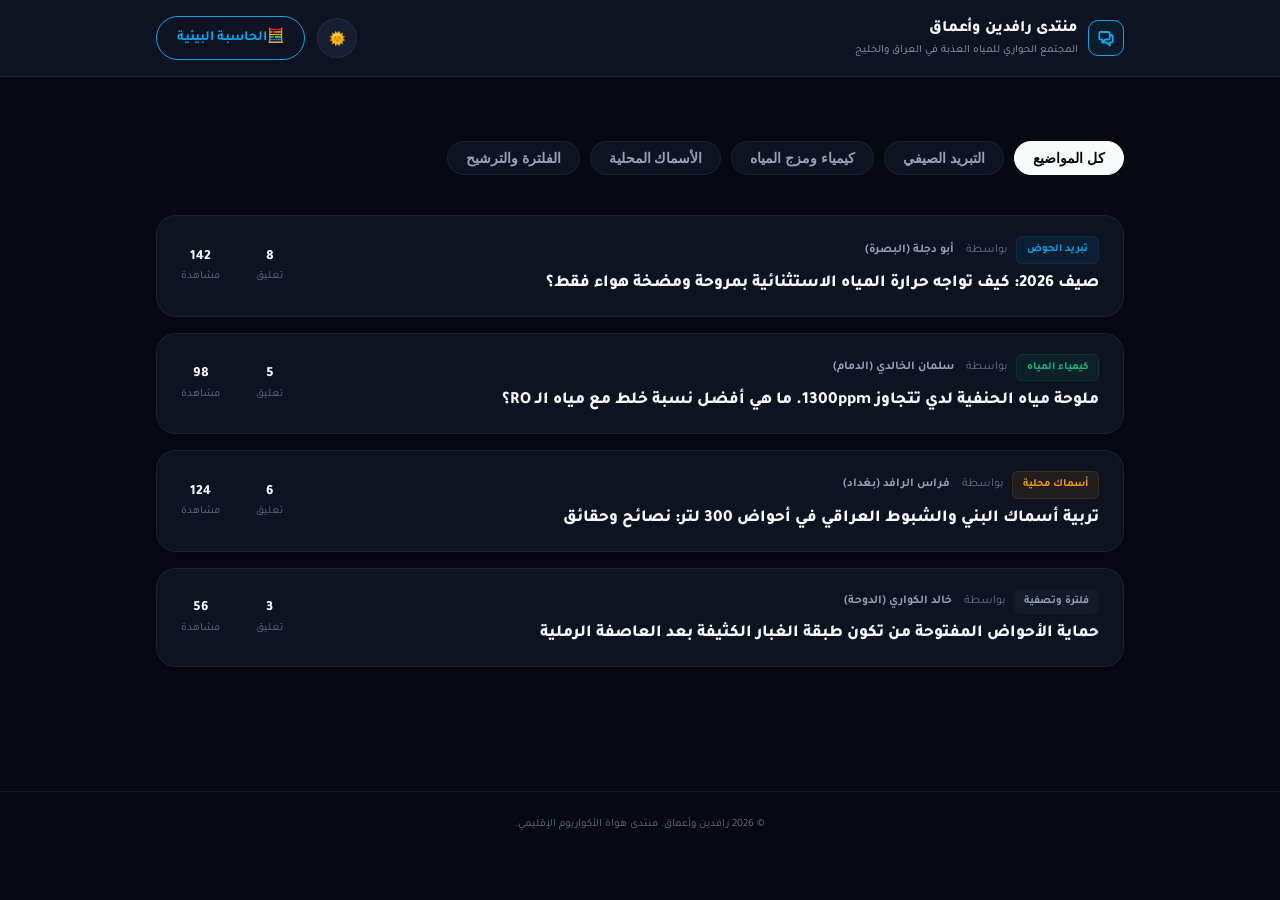
==== index.html @ f447de95 "Add files via upload" ====
<!DOCTYPE html>
<html lang="ar" dir="rtl">
<head>
    <meta charset="UTF-8">
    <meta name="viewport" content="width=device-width, initial-scale=1.0">
    <title>منتدى رافدين وأعماق | دليل الأكواريوم العربي للمياه العذبة</title>
    <meta name="description" content="منتدى حواري مهني متخصص في تربية أسماك المياه العذبة بالوطن العربي والخليج. نقاشات حول كيمياء المياه، التبريد الصيفي، والأنواع النهرية المحلية.">
    
    <!-- Google Fonts: Tajawal & Inter -->
    <link rel="preconnect" href="https://fonts.googleapis.com">
    <link rel="preconnect" href="https://fonts.gstatic.com" crossorigin>
    <link href="https://fonts.googleapis.com/css2?family=Inter:wght@400;600;700&family=Tajawal:wght@300;400;500;700;800;900&display=swap" rel="stylesheet">
    
    <!-- Stylesheet -->
    <link rel="stylesheet" href="style.css">
</head>
<body>

    <!-- Forum Navigation Header -->
    <header class="main-header">
        <div class="header-container">
            <div class="logo-section">
                <a href="index.html" style="text-decoration: none; color: inherit; display: flex; align-items: center; gap: 10px;">
                    <div class="logo-icon">
                        <svg style="width: 18px; height: 18px;" fill="none" stroke="currentColor" viewBox="0 0 24 24">
                            <path stroke-linecap="round" stroke-linejoin="round" stroke-width="2.5" d="M17 8h2a2 2 0 012 2v6a2 2 0 01-2 2h-2v4l-4-4H9a1.994 1.994 0 01-1.414-.586m0 0L11 14h4a2 2 0 002-2V6a2 2 0 00-2-2H5a2 2 0 00-2 2v6a2 2 0 002 2h2v4l.586-.586z"></path>
                        </svg>
                    </div>
                    <div class="logo-text">
                        <h1>منتدى رافدين وأعماق</h1>
                        <p>المجتمع الحواري للمياه العذبة في العراق والخليج</p>
                    </div>
                </a>
            </div>
            
            <div style="display: flex; align-items: center; gap: 12px;">
                <!-- Theme Toggle Button -->
                <button id="theme-btn" class="theme-toggle" onclick="toggleTheme()" aria-label="تبديل المظهر">
                    🌙
                </button>
                
                <a href="extensions/calculator/calculator.html" class="btn-primary" style="text-decoration: none;">
                    🧮 <span class="nav-btn-text">الحاسبة البيئية</span>
                </a>
            </div>
        </div>
    </header>

    <!-- Main Grid -->
    <main class="app-container">
        
        <!-- Forum Feed -->
        <section style="display: flex; flex-direction: column;">
            
            <!-- Category Filter Bar -->
            <div class="forum-categories">
                <button class="category-pill active" onclick="filterCategory('all')">كل المواضيع</button>
                <button class="category-pill" onclick="filterCategory('cooling')">التبريد الصيفي</button>
                <button class="category-pill" onclick="filterCategory('water')">كيمياء ومزج المياه</button>
                <button class="category-pill" onclick="filterCategory('species')">الأسماك المحلية</button>
                <button class="category-pill" onclick="filterCategory('filtration')">الفلترة والترشيح</button>
            </div>

            <!-- Threads List -->
            <div class="threads-container" id="threads-list">
                
                <!-- Thread 1 -->
                <a href="article.html?id=1" class="thread-row" data-category="cooling">
                    <div class="thread-content">
                        <div class="thread-header">
                            <span class="thread-tag tag-cooling">تبريد الحوض</span>
                            <span class="thread-meta">بواسطة <strong class="thread-author">أبو دجلة (البصرة)</strong></span>
                        </div>
                        <h3 class="thread-title">صيف 2026: كيف تواجه حرارة المياه الاستثنائية بمروحة ومضخة هواء فقط؟</h3>
                    </div>
                    <div class="thread-stats">
                        <div class="stat-item" style="margin-left: 16px;">
                            <span class="stat-value" id="replies-count-1">0</span>
                            <span class="stat-label">تعليق</span>
                        </div>
                        <div class="stat-item">
                            <span class="stat-value" id="views-count-1">0</span>
                            <span class="stat-label">مشاهدة</span>
                        </div>
                    </div>
                </a>

                <!-- Thread 2 -->
                <a href="article.html?id=2" class="thread-row" data-category="water">
                    <div class="thread-content">
                        <div class="thread-header">
                            <span class="thread-tag tag-water">كيمياء المياه</span>
                            <span class="thread-meta">بواسطة <strong class="thread-author">سلمان الخالدي (الدمام)</strong></span>
                        </div>
                        <h3 class="thread-title">ملوحة مياه الحنفية لدي تتجاوز 1300ppm. ما هي أفضل نسبة خلط مع مياه الـ RO؟</h3>
                    </div>
                    <div class="thread-stats">
                        <div class="stat-item" style="margin-left: 16px;">
                            <span class="stat-value" id="replies-count-2">0</span>
                            <span class="stat-label">تعليق</span>
                        </div>
                        <div class="stat-item">
                            <span class="stat-value" id="views-count-2">0</span>
                            <span class="stat-label">مشاهدة</span>
                        </div>
                    </div>
                </a>

                <!-- Thread 3 -->
                <a href="article.html?id=3" class="thread-row" data-category="species">
                    <div class="thread-content">
                        <div class="thread-header">
                            <span class="thread-tag tag-species">أسماك محلية</span>
                            <span class="thread-meta">بواسطة <strong class="thread-author">فراس الرافد (بغداد)</strong></span>
                        </div>
                        <h3 class="thread-title">تربية أسماك البني والشبوط العراقي في أحواض 300 لتر: نصائح وحقائق</h3>
                    </div>
                    <div class="thread-stats">
                        <div class="stat-item" style="margin-left: 16px;">
                            <span class="stat-value" id="replies-count-3">0</span>
                            <span class="stat-label">تعليق</span>
                        </div>
                        <div class="stat-item">
                            <span class="stat-value" id="views-count-3">0</span>
                            <span class="stat-label">مشاهدة</span>
                        </div>
                    </div>
                </a>

                <!-- Thread 4 -->
                <a href="article.html?id=4" class="thread-row" data-category="filtration">
                    <div class="thread-content">
                        <div class="thread-header">
                            <span class="thread-tag">فلترة وتصفية</span>
                            <span class="thread-meta">بواسطة <strong class="thread-author">خالد الكواري (الدوحة)</strong></span>
                        </div>
                        <h3 class="thread-title">حماية الأحواض المفتوحة من تكون طبقة الغبار الكثيفة بعد العاصفة الرملية</h3>
                    </div>
                    <div class="thread-stats">
                        <div class="stat-item" style="margin-left: 16px;">
                            <span class="stat-value" id="replies-count-4">0</span>
                            <span class="stat-label">تعليق</span>
                        </div>
                        <div class="stat-item">
                            <span class="stat-value" id="views-count-4">0</span>
                            <span class="stat-label">مشاهدة</span>
                        </div>
                    </div>
                </a>

            </div>
        </section>

    </main>

    <!-- Footer -->
    <footer style="padding: 24px; border-top: 1px solid var(--border-color); text-align: center; color: var(--text-muted); font-size: 11px; font-family: var(--font-arabic); margin-top: 60px;">
        <p>© 2026 رافدين وأعماق. منتدى هواة الأكواريوم الإقليمي.</p>
    </footer>

    <!-- JS Logic for Theme & Dynamic Content -->
    <script>
        // Theme Management
        function applySavedTheme() {
            const savedTheme = localStorage.getItem('theme') || 'dark';
            document.documentElement.setAttribute('data-theme', savedTheme);
            document.getElementById('theme-btn').innerText = savedTheme === 'light' ? '🌙' : '🌞';
        }

        function toggleTheme() {
            const currentTheme = document.documentElement.getAttribute('data-theme') || 'dark';
            const newTheme = currentTheme === 'dark' ? 'light' : 'dark';
            localStorage.setItem('theme', newTheme);
            document.documentElement.setAttribute('data-theme', newTheme);
            document.getElementById('theme-btn').innerText = newTheme === 'light' ? '🌙' : '🌞';
        }

        // Category Filter
        function filterCategory(category) {
            document.querySelectorAll('.category-pill').forEach(btn => btn.classList.remove('active'));
            event.target.classList.add('active');

            document.querySelectorAll('.thread-row').forEach(row => {
                if (category === 'all' || row.getAttribute('data-category') === category) {
                    row.style.display = 'flex';
                } else {
                    row.style.display = 'none';
                }
            });
        }

        // Initialize and load real data from localStorage
        function loadStatsData() {
            const baseData = {
                1: { defaultViews: 142, defaultReplies: 8 },
                2: { defaultViews: 98, defaultReplies: 5 },
                3: { defaultViews: 124, defaultReplies: 6 },
                4: { defaultViews: 56, defaultReplies: 3 }
            };

            for (let id in baseData) {
                // Load or initialize views
                let views = localStorage.getItem(`views_article_${id}`);
                if (views === null) {
                    views = baseData[id].defaultViews;
                    localStorage.setItem(`views_article_${id}`, views);
                }
                document.getElementById(`views-count-${id}`).innerText = views;

                // Load or initialize replies
                let repliesKey = `replies_article_${id}`;
                let replies = localStorage.getItem(repliesKey);
                let count = baseData[id].defaultReplies;
                if (replies !== null) {
                    try {
                        const parsed = JSON.parse(replies);
                        count = baseData[id].defaultReplies + parsed.length;
                    } catch (e) {}
                }
                document.getElementById(`replies-count-${id}`).innerText = count;
            }
        }

        // On Load
        window.addEventListener('DOMContentLoaded', () => {
            applySavedTheme();
            loadStatsData();
        });
    </script>
</body>
</html>
---- style.css ----
/* Minimalist Swiss Style Design System - Theme Reactivity */
:root {
    /* Dark Theme (Default) */
    --bg-primary: #060911;
    --bg-card: #0d1321;
    --bg-input: #161e31;
    --border-color: rgba(255, 255, 255, 0.06);
    --border-color-hover: rgba(14, 165, 233, 0.3);
    
    --text-primary: #f8fafc;
    --text-secondary: #94a3b8;
    --text-muted: #627288;
    
    --color-primary: #0ea5e9;
    --color-success: #10b981;
    --color-warning: #f59e0b;
    --color-accent: #f97316;
    
    --font-arabic: 'Tajawal', 'Inter', sans-serif;
    --transition-fast: all 0.2s cubic-bezier(0.4, 0, 0.2, 1);
}

/* Light Theme Variables */
[data-theme="light"] {
    --bg-primary: #f8fafc;
    --bg-card: #ffffff;
    --bg-input: #f1f5f9;
    --border-color: #e2e8f0;
    --border-color-hover: rgba(14, 165, 233, 0.5);
    
    --text-primary: #0f172a;
    --text-secondary: #475569;
    --text-muted: #8e9cb2;
}

/* Reset and Base */
* {
    margin: 0;
    padding: 0;
    box-sizing: border-box;
}

body {
    background-color: var(--bg-primary);
    color: var(--text-primary);
    font-family: var(--font-arabic);
    line-height: 1.6;
    -webkit-font-smoothing: antialiased;
    transition: background-color 0.3s ease, color 0.3s ease;
}

/* Custom Scrollbar */
::-webkit-scrollbar {
    width: 6px;
    height: 6px;
}
::-webkit-scrollbar-track {
    background: var(--bg-primary);
}
::-webkit-scrollbar-thumb {
    background: rgba(128, 128, 128, 0.2);
    border-radius: 3px;
}
::-webkit-scrollbar-thumb:hover {
    background: var(--color-primary);
}

/* Main Container Grid */
.app-container {
    max-width: 1000px;
    margin: 0 auto;
    padding: 64px 16px;
}

/* Navigation Header */
.main-header {
    border-bottom: 1px solid var(--border-color);
    background: var(--bg-card);
    position: sticky;
    top: 0;
    z-index: 100;
    transition: background-color 0.3s ease, border-color 0.3s ease;
}

.header-container {
    max-width: 1000px;
    margin: 0 auto;
    padding: 16px;
    display: flex;
    justify-content: space-between;
    align-items: center;
}

.logo-section {
    display: flex;
    align-items: center;
    gap: 10px;
}

.logo-icon {
    width: 36px;
    height: 36px;
    border: 1px solid var(--color-primary);
    color: var(--color-primary);
    border-radius: 10px;
    display: flex;
    align-items: center;
    justify-content: center;
    background: rgba(14, 165, 233, 0.05);
    flex-shrink: 0; /* Protect logo from squishing */
}

.logo-text h1 {
    font-size: 16px;
    font-weight: 800;
    letter-spacing: -0.01em;
}

.logo-text p {
    font-size: 11px;
    color: var(--text-secondary);
}

/* Theme Toggle Button */
.theme-toggle {
    background: var(--bg-input);
    border: 1px solid var(--border-color);
    color: var(--text-secondary);
    width: 40px;
    height: 40px;
    border-radius: 50%;
    cursor: pointer;
    display: flex;
    align-items: center;
    justify-content: center;
    transition: var(--transition-fast);
    flex-shrink: 0; /* Protect theme button from squishing */
}

.theme-toggle:hover {
    border-color: var(--text-primary);
    color: var(--text-primary);
    background: var(--bg-card);
}

/* Buttons */
.btn-primary {
    background: transparent;
    border: 1px solid var(--color-primary);
    color: var(--color-primary);
    font-weight: 700;
    padding: 10px 20px;
    border-radius: 9999px;
    cursor: pointer;
    font-family: var(--font-arabic);
    font-size: 14px;
    transition: var(--transition-fast);
    text-decoration: none;
    display: inline-flex;
    align-items: center;
    justify-content: center;
    flex-shrink: 0;
}

.btn-primary:hover {
    background: var(--color-primary);
    color: #ffffff;
    box-shadow: 0 4px 12px rgba(14, 165, 233, 0.20);
}

.btn-secondary {
    background: var(--bg-input);
    border: 1px solid var(--border-color);
    color: var(--text-secondary);
    font-weight: 600;
    padding: 10px 20px;
    border-radius: 9999px;
    cursor: pointer;
    font-family: var(--font-arabic);
    font-size: 14px;
    transition: var(--transition-fast);
    text-decoration: none;
    display: inline-flex;
    align-items: center;
    justify-content: center;
    flex-shrink: 0;
}

.btn-secondary:hover {
    border-color: var(--text-primary);
    color: var(--text-primary);
    background: var(--bg-card);
}

/* Forum Category Navigation Tabs */
.forum-categories {
    display: flex;
    flex-wrap: wrap;
    gap: 10px;
    margin-bottom: 32px;
    padding-bottom: 8px;
}

.category-pill {
    background: var(--bg-card);
    border: 1px solid var(--border-color);
    color: var(--text-secondary);
    padding: 8px 18px;
    border-radius: 9999px; /* Capsule pill shape */
    font-size: 14px;
    font-weight: 700;
    cursor: pointer;
    transition: var(--transition-fast);
}

.category-pill:hover {
    border-color: var(--text-primary);
    color: var(--text-primary);
}

.category-pill.active {
    background: var(--text-primary);
    border-color: var(--text-primary);
    color: var(--bg-primary);
}

/* Forum Threads Section */
.threads-container {
    display: flex;
    flex-direction: column;
    gap: 16px; /* Floating items spacing */
    background: transparent;
    border: none;
}

.thread-row {
    background: var(--bg-card);
    border: 1px solid var(--border-color);
    border-radius: 20px; /* Highly rounded cards */
    padding: 20px 24px;
    display: flex;
    justify-content: space-between;
    align-items: center;
    transition: var(--transition-fast);
    cursor: pointer;
    text-decoration: none;
    color: inherit;
    box-shadow: 0 4px 12px rgba(0, 0, 0, 0.01);
}

.thread-row:hover {
    transform: translateY(-2px);
    border-color: var(--border-color-hover);
    box-shadow: 0 8px 24px rgba(0, 0, 0, 0.04);
}

.thread-content {
    display: flex;
    flex-direction: column;
    gap: 8px;
    flex-grow: 1;
    padding-left: 16px;
}

.thread-header {
    display: flex;
    align-items: center;
    gap: 8px;
}

.thread-tag {
    font-size: 11px;
    font-weight: 700;
    padding: 4px 10px;
    border-radius: 6px;
    background: rgba(128, 128, 128, 0.06);
    color: var(--text-secondary);
}

.thread-tag.tag-cooling {
    background: rgba(14, 165, 233, 0.08);
    color: var(--color-primary);
    border: 1px solid rgba(14, 165, 233, 0.12);
}

.thread-tag.tag-water {
    background: rgba(16, 185, 129, 0.08);
    color: var(--color-success);
    border: 1px solid rgba(16, 185, 129, 0.12);
}

.thread-tag.tag-species {
    background: rgba(245, 158, 11, 0.08);
    color: var(--color-warning);
    border: 1px solid rgba(245, 158, 11, 0.12);
}

.thread-title {
    font-size: 17px;
    font-weight: 800;
    color: var(--text-primary);
    line-height: 1.4;
}

.thread-meta {
    display: flex;
    align-items: center;
    gap: 12px;
    font-size: 12px;
    color: var(--text-muted);
}

.thread-author {
    color: var(--text-secondary);
    font-weight: 700;
}

/* Discussion stats (Replies/Views - Dynamic) */
.thread-stats {
    display: flex;
    gap: 20px;
    font-size: 13px;
    color: var(--text-secondary);
    text-align: center;
    flex-shrink: 0;
}

.stat-item {
    display: flex;
    flex-direction: column;
}

.stat-value {
    font-weight: 800;
    font-size: 14px;
    color: var(--text-primary);
}

.stat-label {
    font-size: 11px;
    color: var(--text-muted);
}

/* Mobile responsive style overrides */
@media (max-width: 640px) {
    .thread-row {
        flex-direction: column;
        align-items: flex-start;
        gap: 16px;
        padding: 16px 20px;
    }
    .thread-stats {
        width: 100%;
        justify-content: flex-start;
        border-top: 1px solid var(--border-color);
        padding-top: 12px;
        gap: 32px;
    }
    .header-container {
        padding: 12px 16px;
    }
    .logo-text p {
        display: none; /* Hide subtitle on tiny screens */
    }
    .nav-btn-text {
        display: none; /* Hide text on navigation buttons to save space */
    }
}

/* Article Page Layout */
.article-container {
    background: var(--bg-card);
    border: 1px solid var(--border-color);
    border-radius: 24px;
    padding: 36px 32px;
    margin-bottom: 24px;
    box-shadow: 0 6px 20px rgba(0, 0, 0, 0.02);
}

.article-header {
    border-bottom: 1px solid var(--border-color);
    padding-bottom: 20px;
    margin-bottom: 24px;
}

.article-title-text {
    font-size: 24px;
    font-weight: 900;
    line-height: 1.4;
    color: var(--text-primary);
    margin-top: 8px;
    margin-bottom: 12px;
}

.article-body {
    font-size: 15px;
    color: var(--text-secondary);
    line-height: 1.8;
}

.article-body p {
    margin-bottom: 16px;
}

.article-body ul, .article-body ol {
    margin-bottom: 16px;
    padding-right: 20px;
}

.article-body li {
    margin-bottom: 8px;
}

/* Support Me Card */
.support-card {
    background: rgba(249, 115, 22, 0.04);
    border: 1px solid rgba(249, 115, 22, 0.12);
    border-radius: 18px;
    padding: 24px;
    margin-top: 32px;
}

.support-title {
    font-weight: 800;
    color: var(--color-accent);
    font-size: 15px;
    margin-bottom: 6px;
}

.support-text {
    font-size: 12px;
    color: var(--text-secondary);
    line-height: 1.6;
    margin-bottom: 12px;
}

/* Comments Section - Fully Functional */
.comments-section {
    margin-top: 40px;
}

.comments-heading {
    font-size: 16px;
    font-weight: 800;
    margin-bottom: 16px;
    border-bottom: 1px solid var(--border-color);
    padding-bottom: 8px;
}

.comment-box {
    display: flex;
    flex-direction: column;
    gap: 12px;
    border: 1px solid var(--border-color);
    border-radius: 20px;
    background: var(--bg-card);
    padding: 20px;
    margin-bottom: 24px;
}

.comment-textarea {
    width: 100%;
    min-height: 80px;
    background: var(--bg-input);
    border: 1px solid var(--border-color);
    border-radius: 12px;
    padding: 12px 16px;
    color: var(--text-primary);
    font-family: var(--font-arabic);
    font-size: 13px;
    resize: vertical;
}

.comment-textarea:focus {
    outline: none;
    border-color: var(--color-primary);
}

.comment-list {
    display: flex;
    flex-direction: column;
    gap: 16px;
}

.comment-item {
    border: 1px solid var(--border-color);
    border-radius: 20px;
    background: var(--bg-card);
    padding: 20px 24px;
}

.comment-meta {
    font-size: 11px;
    color: var(--text-muted);
    margin-bottom: 6px;
    display: flex;
    justify-content: space-between;
}

.comment-author {
    color: var(--text-secondary);
    font-weight: 700;
}

.comment-body {
    font-size: 13px;
    color: var(--text-primary);
}

/* Link back style */
.back-link {
    display: inline-flex;
    align-items: center;
    gap: 6px;
    color: var(--text-secondary);
    text-decoration: none;
    font-size: 13px;
    font-weight: 700;
    margin-bottom: 16px;
    transition: var(--transition-fast);
}

.back-link:hover {
    color: var(--color-primary);
}

/* Accessibility settings */
@media (prefers-reduced-motion: reduce) {
    * {
        animation: none !important;
        transition: none !important;
    }
}
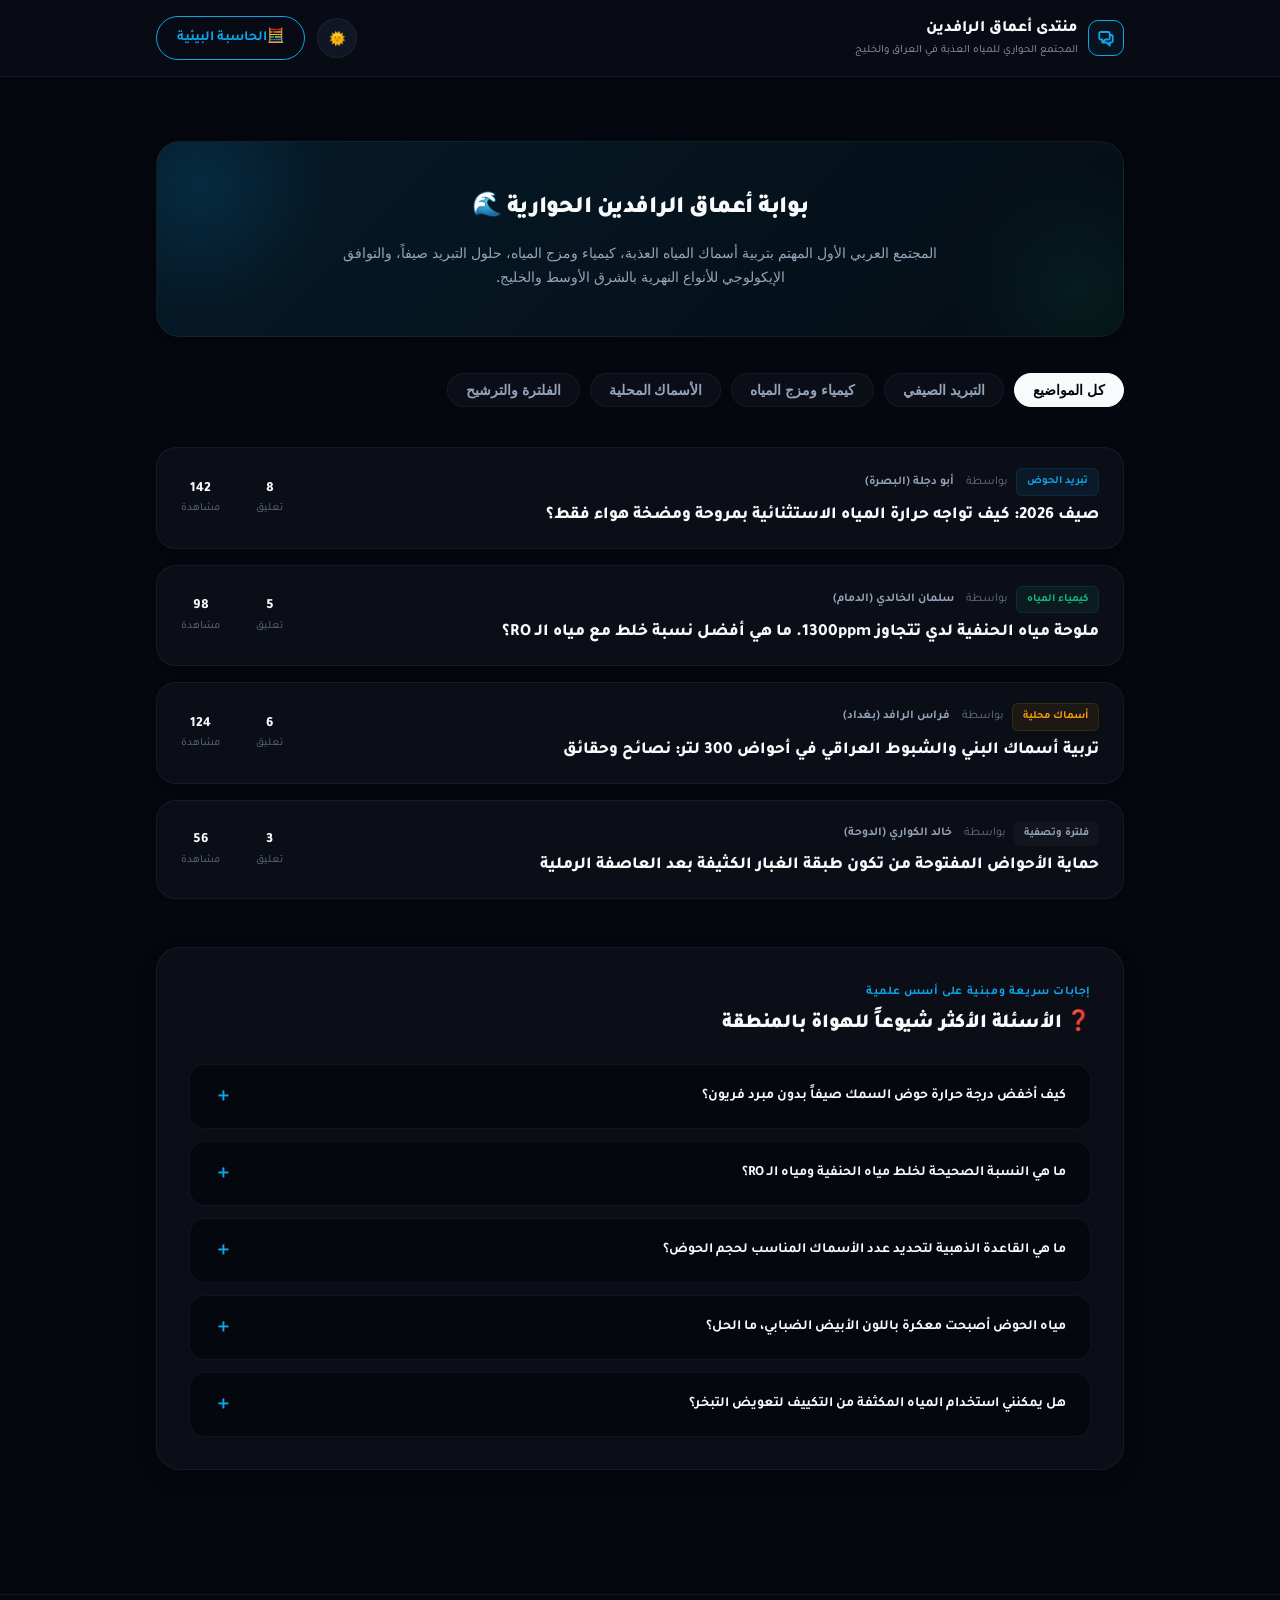
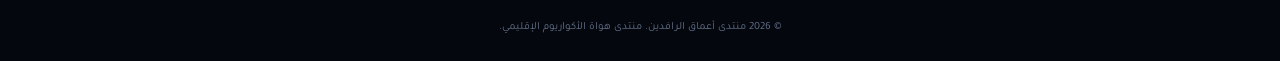
==== commit 35432a44: "Add files via upload" ====
--- a/index.html
+++ b/index.html
@@ -3,7 +3,7 @@
 <head>
     <meta charset="UTF-8">
     <meta name="viewport" content="width=device-width, initial-scale=1.0">
-    <title>منتدى رافدين وأعماق | دليل الأكواريوم العربي للمياه العذبة</title>
+    <title>منتدى أعماق الرافدين | دليل الأكواريوم العربي للمياه العذبة</title>
     <meta name="description" content="منتدى حواري مهني متخصص في تربية أسماك المياه العذبة بالوطن العربي والخليج. نقاشات حول كيمياء المياه، التبريد الصيفي، والأنواع النهرية المحلية.">
     
     <!-- Google Fonts: Tajawal & Inter -->
@@ -27,7 +27,7 @@
                         </svg>
                     </div>
                     <div class="logo-text">
-                        <h1>منتدى رافدين وأعماق</h1>
+                        <h1>منتدى أعماق الرافدين</h1>
                         <p>المجتمع الحواري للمياه العذبة في العراق والخليج</p>
                     </div>
                 </a>
@@ -39,7 +39,7 @@
                     🌙
                 </button>
                 
-                <a href="extensions/calculator/calculator.html" class="btn-primary" style="text-decoration: none;">
+                <a href="calculator.html" class="btn-primary" style="text-decoration: none;">
                     🧮 <span class="nav-btn-text">الحاسبة البيئية</span>
                 </a>
             </div>
@@ -48,6 +48,16 @@
 
     <!-- Main Grid -->
     <main class="app-container">
+        
+        <!-- Forum Hero Header -->
+        <section class="forum-hero">
+            <div class="hero-glow-1"></div>
+            <div class="hero-glow-2"></div>
+            <h2 class="hero-title">بوابة أعماق الرافدين الحوارية 🌊</h2>
+            <p class="hero-desc">
+                المجتمع العربي الأول المهتم بتربية أسماك المياه العذبة، كيمياء ومزج المياه، حلول التبريد صيفاً، والتوافق الإيكولوجي للأنواع النهرية بالشرق الأوسط والخليج.
+            </p>
+        </section>
         
         <!-- Forum Feed -->
         <section style="display: flex; flex-direction: column;">
@@ -151,11 +161,82 @@
             </div>
         </section>
 
+        <!-- FAQ Section -->
+        <section class="faq-section">
+            <div class="faq-header">
+                <span class="faq-subtitle">إجابات سريعة ومبنية على أسس علمية</span>
+                <h2 class="faq-title">❓ الأسئلة الأكثر شيوعاً للهواة بالمنطقة</h2>
+            </div>
+            
+            <div class="faq-accordion">
+                <!-- Item 1 -->
+                <div class="faq-item">
+                    <button class="faq-question" onclick="toggleFaq(this)">
+                        <span>كيف أخفض درجة حرارة حوض السمك صيفاً بدون مبرد فريون؟</span>
+                        <span class="faq-icon">＋</span>
+                    </button>
+                    <div class="faq-answer">
+                        <p>الحل العملي يعتمد على **التبريد التبخيري**: 
+                        1. وجه مروحة تبريد صغيرة (12 فولت) بزاوية 45 درجة نحو سطح المياه المتموج.
+                        2. شغل مضخات هواء قوية لتعويض الأكسجين الذائب الذي يقل بفعل الحرارة.
+                        3. **مهم جداً:** عوض مياه التبخر اليومية بماء RO نكي فقط؛ تعويضها بماء الحنفية سيتسبب في تراكم الأملاح وارتفاع الملوحة (TDS) لمستويات خطيرة.</p>
+                    </div>
+                </div>
+                
+                <!-- Item 2 -->
+                <div class="faq-item">
+                    <button class="faq-question" onclick="toggleFaq(this)">
+                        <span>ما هي النسبة الصحيحة لخلط مياه الحنفية ومياه الـ RO؟</span>
+                        <span class="faq-icon">＋</span>
+                    </button>
+                    <div class="faq-answer">
+                        <p>النسبة تعتمد على ملوحة الصنبور لديك. لهواة المياه العذبة، الملوحة المستهدفة المثالية هي **150-300 ppm**. 
+                        إذا كانت ملوحة مياه الحنفية 1200 ppm وملوحة ماء الـ RO هي 15 ppm، فإن الخلط بنسبة **75% مياه RO و 25% مياه صنبور** سيعطيك ملوحة تقارب 310 ppm وهي ممتازة وصالحة لأغلب الأسماك والنباتات.</p>
+                    </div>
+                </div>
+
+                <!-- Item 3 -->
+                <div class="faq-item">
+                    <button class="faq-question" onclick="toggleFaq(this)">
+                        <span>ما هي القاعدة الذهبية لتحديد عدد الأسماك المناسب لحجم الحوض؟</span>
+                        <span class="faq-icon">＋</span>
+                    </button>
+                    <div class="faq-answer">
+                        <p>القاعدة الأساسية هي **(1 سم سمكة لكل 1 لتر ماء)** عند البلوغ للأسماك الصغيرة والهادئة. 
+                        ولكن للأسماك الكبيرة، الشرهة للأكل أو سريعة الحركة (مثل الشبوط والبني والأوسكار)، يجب تقليص العدد بنسبة **40% على الأقل** لتأمين مساحات سباحة ولتفادت تحميل الفلتر بفضلات عضوية تفوق قدرته على التفكيك.</p>
+                    </div>
+                </div>
+
+                <!-- Item 4 -->
+                <div class="faq-item">
+                    <button class="faq-question" onclick="toggleFaq(this)">
+                        <span>مياه الحوض أصبحت معكرة باللون الأبيض الضبابي، ما الحل؟</span>
+                        <span class="faq-icon">＋</span>
+                    </button>
+                    <div class="faq-answer">
+                        <p>هذا يسمى **الانفجار البكتيري (Bacterial Bloom)** ويحدث عادة في الأحواض الجديدة التي لم تكتمل دورتها النيتروجينية بعد، أو عند تنظيف الفلتر بشكل خاطئ بالكلور. 
+                        **الحل:** لا تقم بتبديل المياه بكثرة لأن ذلك يزيد المشكلة سوءاً. قلل التغذية للحد الأدنى، وزد تدفق الأكسجين، ودع البكتيريا النافعة تستقر في الفلتر، وستصفى المياه تلقائياً في غضون 3 إلى 5 أيام.</p>
+                    </div>
+                </div>
+
+                <!-- Item 5 -->
+                <div class="faq-item">
+                    <button class="faq-question" onclick="toggleFaq(this)">
+                        <span>هل يمكنني استخدام المياه المكثفة من التكييف لتعويض التبخر؟</span>
+                        <span class="faq-icon">＋</span>
+                    </button>
+                    <div class="faq-answer">
+                        <p>**لا يجوز إطلاقاً!** بالرغم من خلو المياه المكثفة من الأملاح، إلا أنها تمر فوق زعانف التبريد النحاسية والألومنيوم داخل جهاز التكييف فتلتقط جزيئات معادن ثقيلة سامة جداً للأسماك، بالإضافة لكونها بيئة خصبة للفطريات والغبار والبكتيريا الهوائية المسببة للأمراض.</p>
+                    </div>
+                </div>
+            </div>
+        </section>
+
     </main>
 
     <!-- Footer -->
     <footer style="padding: 24px; border-top: 1px solid var(--border-color); text-align: center; color: var(--text-muted); font-size: 11px; font-family: var(--font-arabic); margin-top: 60px;">
-        <p>© 2026 رافدين وأعماق. منتدى هواة الأكواريوم الإقليمي.</p>
+        <p>© 2026 منتدى أعماق الرافدين. منتدى هواة الأكواريوم الإقليمي.</p>
     </footer>
 
     <!-- JS Logic for Theme & Dynamic Content -->
@@ -221,6 +302,25 @@
             }
         }
 
+        // FAQ Accordion Toggle
+        function toggleFaq(btn) {
+            const item = btn.parentElement;
+            const isOpen = item.classList.contains('active');
+            
+            // Close all items
+            document.querySelectorAll('.faq-item').forEach(el => {
+                el.classList.remove('active');
+                const answer = el.querySelector('.faq-answer');
+                answer.style.maxHeight = null;
+            });
+            
+            if (!isOpen) {
+                item.classList.add('active');
+                const answer = item.querySelector('.faq-answer');
+                answer.style.maxHeight = answer.scrollHeight + "px";
+            }
+        }
+
         // On Load
         window.addEventListener('DOMContentLoaded', () => {
             applySavedTheme();
--- a/style.css
+++ b/style.css
@@ -1,11 +1,11 @@
 /* Minimalist Swiss Style Design System - Theme Reactivity */
 :root {
     /* Dark Theme (Default) */
-    --bg-primary: #060911;
-    --bg-card: #0d1321;
-    --bg-input: #161e31;
-    --border-color: rgba(255, 255, 255, 0.06);
-    --border-color-hover: rgba(14, 165, 233, 0.3);
+    --bg-primary: #05070f;
+    --bg-card: #0b0e17;
+    --bg-input: #111625;
+    --border-color: rgba(255, 255, 255, 0.05);
+    --border-color-hover: rgba(14, 165, 233, 0.25);
     
     --text-primary: #f8fafc;
     --text-secondary: #94a3b8;
@@ -17,20 +17,35 @@
     --color-accent: #f97316;
     
     --font-arabic: 'Tajawal', 'Inter', sans-serif;
-    --transition-fast: all 0.2s cubic-bezier(0.4, 0, 0.2, 1);
+    --transition-fast: all 0.25s cubic-bezier(0.4, 0, 0.2, 1);
+    
+    --shadow-sm: 0 2px 8px rgba(0, 0, 0, 0.05);
+    --shadow-md: 0 8px 24px rgba(0, 0, 0, 0.08);
+    --shadow-lg: 0 16px 36px rgba(0, 0, 0, 0.12);
+    --shadow-primary: 0 8px 24px rgba(14, 165, 233, 0.12);
+    
+    --bg-gradient-hero: linear-gradient(135deg, rgba(14, 165, 233, 0.12), rgba(16, 185, 129, 0.04));
+    --backdrop-blur: blur(12px);
 }
 
 /* Light Theme Variables */
 [data-theme="light"] {
-    --bg-primary: #f8fafc;
+    --bg-primary: #f3f5fa;
     --bg-card: #ffffff;
-    --bg-input: #f1f5f9;
-    --border-color: #e2e8f0;
-    --border-color-hover: rgba(14, 165, 233, 0.5);
+    --bg-input: #eef2f7;
+    --border-color: rgba(15, 23, 42, 0.06);
+    --border-color-hover: rgba(14, 165, 233, 0.40);
     
     --text-primary: #0f172a;
     --text-secondary: #475569;
     --text-muted: #8e9cb2;
+    
+    --shadow-sm: 0 2px 8px rgba(15, 23, 42, 0.03);
+    --shadow-md: 0 8px 24px rgba(15, 23, 42, 0.05);
+    --shadow-lg: 0 16px 36px rgba(15, 23, 42, 0.07);
+    --shadow-primary: 0 8px 24px rgba(14, 165, 233, 0.08);
+    
+    --bg-gradient-hero: linear-gradient(135deg, rgba(14, 165, 233, 0.06), rgba(16, 185, 129, 0.02));
 }
 
 /* Reset and Base */
@@ -75,12 +90,19 @@
 /* Navigation Header */
 .main-header {
     border-bottom: 1px solid var(--border-color);
-    background: var(--bg-card);
+    background: rgba(11, 14, 23, 0.75);
+    backdrop-filter: var(--backdrop-blur);
+    -webkit-backdrop-filter: var(--backdrop-blur);
     position: sticky;
     top: 0;
     z-index: 100;
-    transition: background-color 0.3s ease, border-color 0.3s ease;
-}
+    transition: var(--transition-fast);
+}
+
+[data-theme="light"] .main-header {
+    background: rgba(243, 245, 250, 0.80);
+}
+
 
 .header-container {
     max-width: 1000px;
@@ -245,13 +267,13 @@
     cursor: pointer;
     text-decoration: none;
     color: inherit;
-    box-shadow: 0 4px 12px rgba(0, 0, 0, 0.01);
+    box-shadow: var(--shadow-sm);
 }
 
 .thread-row:hover {
-    transform: translateY(-2px);
+    transform: translateY(-3px);
     border-color: var(--border-color-hover);
-    box-shadow: 0 8px 24px rgba(0, 0, 0, 0.04);
+    box-shadow: var(--shadow-md);
 }
 
 .thread-content {
@@ -374,7 +396,7 @@
     border-radius: 24px;
     padding: 36px 32px;
     margin-bottom: 24px;
-    box-shadow: 0 6px 20px rgba(0, 0, 0, 0.02);
+    box-shadow: var(--shadow-lg);
 }
 
 .article-header {
@@ -531,3 +553,177 @@
         transition: none !important;
     }
 }
+
+/* Forum Hero Banner Styles */
+.forum-hero {
+    margin-bottom: 36px;
+    padding: 48px 32px;
+    background: var(--bg-gradient-hero);
+    border: 1px solid var(--border-color);
+    border-radius: 24px;
+    text-align: center;
+    position: relative;
+    overflow: hidden;
+    box-shadow: var(--shadow-sm);
+    transition: var(--transition-fast);
+}
+
+.forum-hero:hover {
+    border-color: var(--border-color-hover);
+    box-shadow: var(--shadow-md);
+}
+
+.hero-glow-1 {
+    position: absolute;
+    width: 250px;
+    height: 250px;
+    border-radius: 50%;
+    background: radial-gradient(circle, rgba(14, 165, 233, 0.12) 0%, transparent 70%);
+    top: -80px;
+    left: -80px;
+    pointer-events: none;
+}
+
+.hero-glow-2 {
+    position: absolute;
+    width: 250px;
+    height: 250px;
+    border-radius: 50%;
+    background: radial-gradient(circle, rgba(16, 185, 129, 0.08) 0%, transparent 70%);
+    bottom: -80px;
+    right: -80px;
+    pointer-events: none;
+}
+
+.hero-title {
+    font-size: 24px;
+    font-weight: 900;
+    margin-bottom: 12px;
+    color: var(--text-primary);
+    letter-spacing: -0.02em;
+    position: relative;
+    z-index: 2;
+}
+
+.hero-desc {
+    font-size: 14px;
+    color: var(--text-secondary);
+    max-width: 620px;
+    margin: 0 auto;
+    line-height: 1.7;
+    font-weight: 500;
+    position: relative;
+    z-index: 2;
+}
+
+/* FAQ Accordion Section */
+.faq-section {
+    margin-top: 48px;
+    background: var(--bg-card);
+    border: 1px solid var(--border-color);
+    border-radius: 24px;
+    padding: 32px;
+    box-shadow: var(--shadow-md);
+}
+
+.faq-header {
+    margin-bottom: 24px;
+}
+
+.faq-subtitle {
+    font-size: 12px;
+    color: var(--color-primary);
+    font-weight: 700;
+    text-transform: uppercase;
+    letter-spacing: 0.05em;
+    display: inline-block;
+    margin-bottom: 6px;
+}
+
+.faq-title {
+    font-size: 20px;
+    font-weight: 900;
+    color: var(--text-primary);
+    letter-spacing: -0.01em;
+}
+
+.faq-accordion {
+    display: flex;
+    flex-direction: column;
+    gap: 12px;
+}
+
+.faq-item {
+    border: 1px solid var(--border-color);
+    border-radius: 16px;
+    overflow: hidden;
+    background: var(--bg-primary);
+    transition: var(--transition-fast);
+}
+
+.faq-item:hover {
+    border-color: var(--border-color-hover);
+    transform: translateY(-1px);
+    box-shadow: var(--shadow-sm);
+}
+
+.faq-question {
+    width: 100%;
+    background: transparent;
+    border: none;
+    padding: 18px 24px;
+    text-align: right;
+    font-family: var(--font-arabic);
+    font-size: 14px;
+    font-weight: 700;
+    color: var(--text-primary);
+    cursor: pointer;
+    display: flex;
+    justify-content: space-between;
+    align-items: center;
+    gap: 16px;
+    transition: var(--transition-fast);
+}
+
+.faq-icon {
+    font-size: 18px;
+    color: var(--color-primary);
+    transition: transform 0.25s cubic-bezier(0.4, 0, 0.2, 1);
+    flex-shrink: 0;
+}
+
+.faq-answer {
+    max-height: 0;
+    overflow: hidden;
+    transition: max-height 0.3s cubic-bezier(0.4, 0, 0.2, 1), padding 0.3s cubic-bezier(0.4, 0, 0.2, 1);
+    padding: 0 24px;
+    font-size: 13px;
+    color: var(--text-secondary);
+    line-height: 1.7;
+    border-top: 1px solid transparent;
+}
+
+.faq-answer p {
+    margin: 0;
+    padding-bottom: 18px;
+}
+
+.faq-item.active {
+    border-color: var(--color-primary);
+    box-shadow: var(--shadow-primary);
+}
+
+.faq-item.active .faq-question {
+    color: var(--color-primary);
+}
+
+.faq-item.active .faq-icon {
+    transform: rotate(45deg);
+}
+
+.faq-item.active .faq-answer {
+    max-height: 500px;
+    padding-top: 18px;
+    padding-bottom: 0px;
+    border-top: 1px solid var(--border-color);
+}
